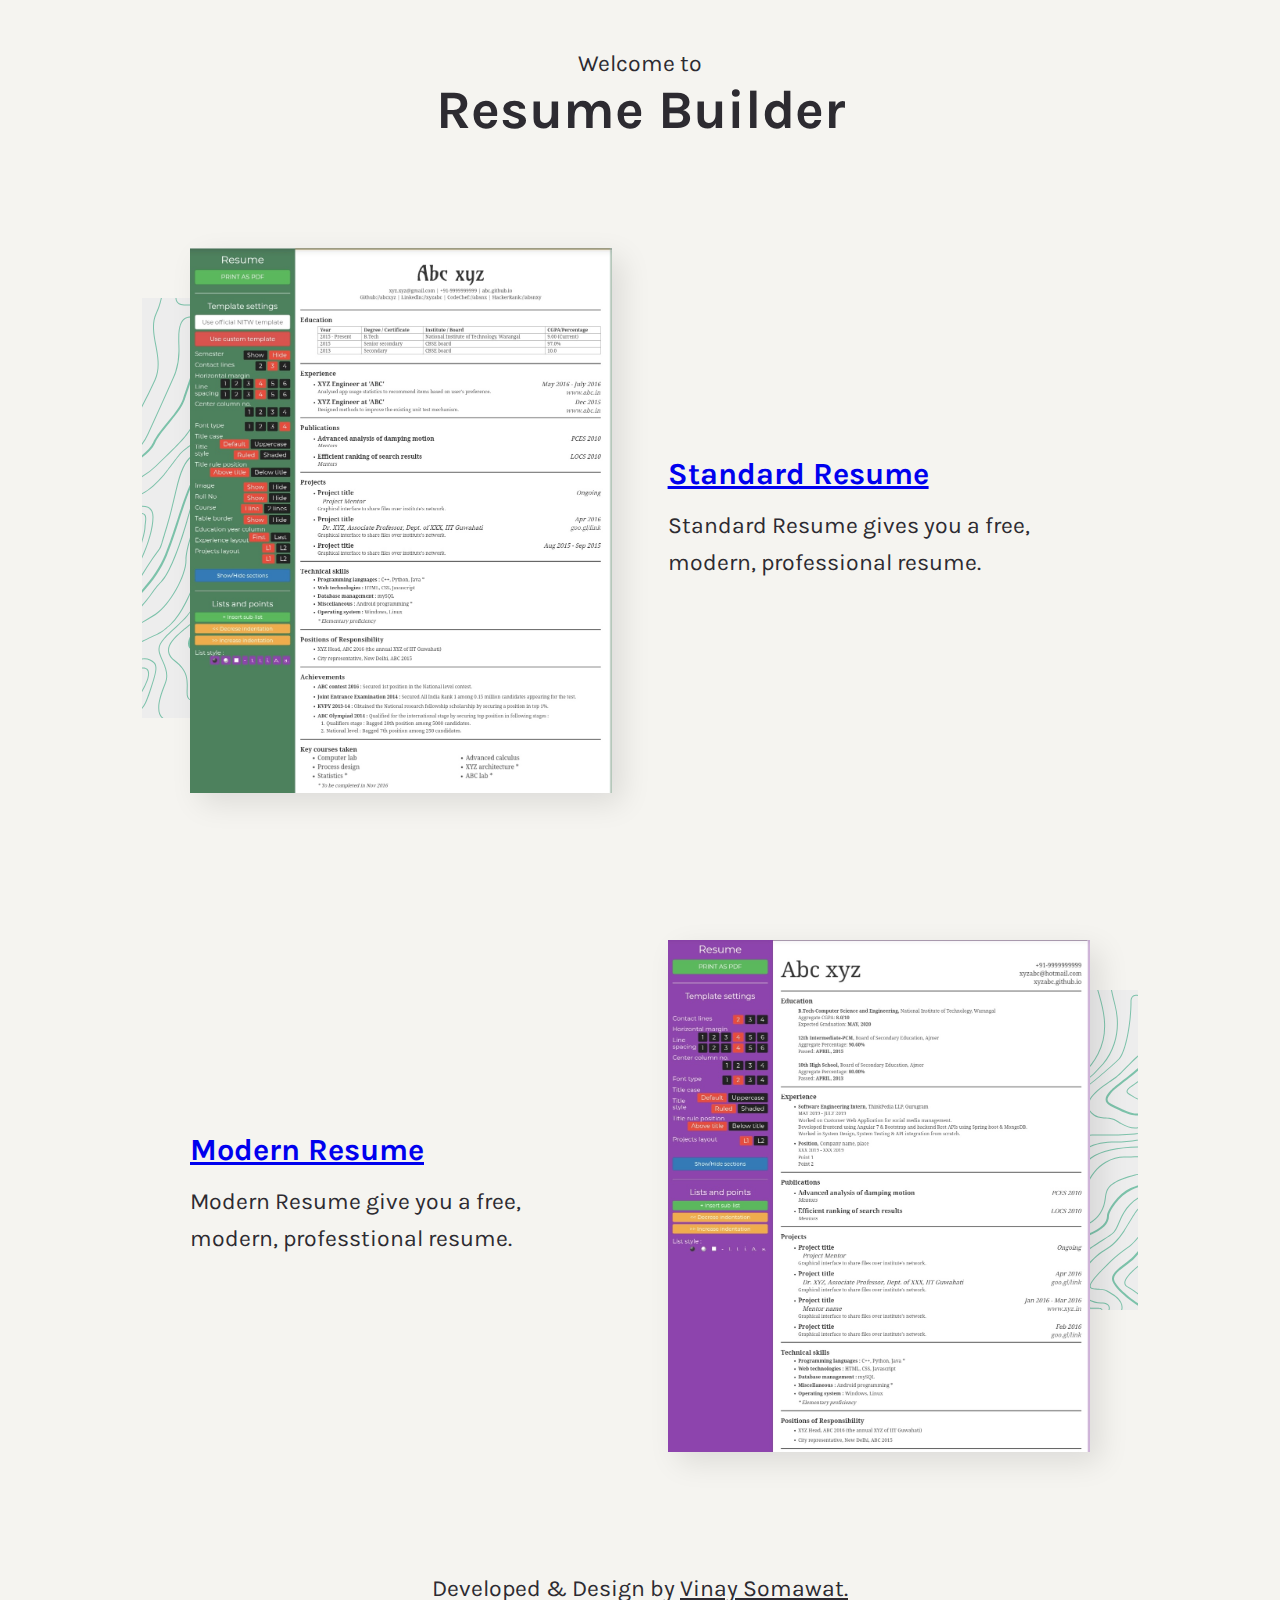
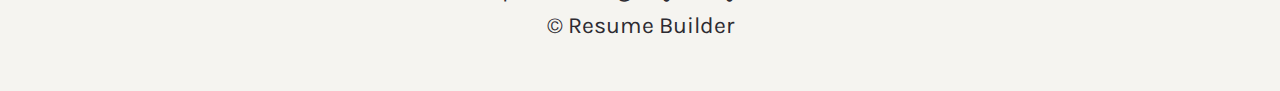
==== ResumeBuilder/index.html @ 8a2ae5af "commit" ====
<!doctype html>
<html lang="en-us">

    <head>

        <!-- OPL Demos Google Analytics -->
        <script>
            (function(i,s,o,g,r,a,m){i['GoogleAnalyticsObject']=r;i[r]=i[r]||function(){
            (i[r].q=i[r].q||[]).push(arguments)},i[r].l=1*new Date();a=s.createElement(o),
            m=s.getElementsByTagName(o)[0];a.async=1;a.src=g;m.parentNode.insertBefore(a,m)
            })(window,document,'script','//www.google-analytics.com/analytics.js','ga');
            ga('create', 'UA-3920997-4', 'auto');
            ga('send', 'pageview');
        </script>

        <!-- Meta -->
        <meta charset="utf-8">
        <meta http-equiv="x-ua-compatible" content="ie=edge">
        <meta name="viewport" content="width=device-width,initial-scale=1">

        <title>Resume Builder</title>
        <meta name="description" content="">
        <meta name="robots" content="noindex, nofollow" />

        <!-- The compiled CSS file -->
        <link rel="stylesheet" href="css/production.css">

        <!-- Web fonts -->
        <link href="https://fonts.googleapis.com/css?family=Karla:400,700" rel="stylesheet">

        <!-- favicon.ico. Place these in the root directory. -->
        <link rel="shortcut icon" href="favicon.ico">

    </head>

    <body>


    <!-- Header -->
    <header class="pt2 pb1 align--center">
        <div class="container">
            <p>Welcome to</p>
            <h1 title="Camp Chippewa">Resume Builder</h1>
        </div>
    </header>

    <!-- Body -->
    <main>
        
        <div class="container">

            <!-- Info -->
            <section class="grid-row grid-row--center">
                <!-- Cabin -->
                <div class="grid-column span-half pt3 pb3 mobile-m order-1">
                    <div class="relative">
                        <a href="1/index.html"><img class="info-image relative z2" src="./img/resume-1.jpeg" alt="Cabin"></a>
                        <div class="pattern pattern--left-down absolute z1"></div>
                    </div>
                </div>
                <div class="grid-column span-half pt3 pb3 mobile-m order-2">
                    <a href="1/index.html"><h3>Standard Resume</h3></a>
                    <p>Standard Resume gives you a free, modern, professional resume.</p>
                </div>
                <!-- Teepees -->
                <div class="grid-column span-half pt3 pb3 mobile-m order-4">
                    <a href="2/index.html"><h3>Modern Resume</h3></a>
                    <p>Modern Resume give you a free, modern, professtional resume.</p>
                </div>
                <div class="grid-column span-half pt3 pb3 mobile-m order-3">
                    <div class="relative">
                        <a href="2/index.html"><img class="info-image relative z2" src="./img/resume-2.jpeg" alt="Teepee"></a>
                        <div class="pattern pattern--right-middle absolute z1"></div>
                    </div>
                </div>
            </section>
                <!-- Fishing
                <div class="grid-column span-half pt3 pb3 mobile-m order-5">
                    <div class="relative">
                        <img class="info-image relative z2" src="./img/fishing.jpg" alt="Fishing">
                        <div class="pattern pattern--left-up absolute z1"></div>
                    </div>
                </div>
                <div class="grid-column span-half pt3 pb3 mobile-m order-6">
                    <h3>Fishing</h3>
                    <p>Que Manilium, ab iisque M. Intellegi quidem, ut propter aliam quampiam rem, verbi gratia propter voluptatem, nos amemus; An eum locum libenter invisit&nbsp;ultimas.</p>
                </div> 
                <!-- Archery 
                <div class="grid-column span-half pt3 pb3 mobile-m order-8">
                    <h3>Archery</h3>
                    <p>At ille pellit, qui permulcet sensum voluptate. Quid in isto egregio tuo officio et tanta fide-sic enim existimo-ad corpus refers? Nec vero sum nescius esse utilitatem in&nbsp;historia.</p>
                </div>
                <div class="grid-column span-half pt3 pb3 mobile-m order-7">
                    <div class="relative">
                        <img class="info-image relative z2" src="./img/archery.jpg" alt="Archery">
                        <div class="pattern pattern--right-down absolute z1"></div>
                    </div>
                </div>
                <!-- Canoeing 
                <div class="grid-column span-half pt3 pb3 mobile-m order-9">
                    <div class="relative">
                        <img class="info-image relative z2" src="./img/canoeing.jpg" alt="Canoeing">
                        <div class="pattern pattern--left-middle absolute z1"></div>
                    </div>
                </div>
                <div class="grid-column span-half pt3 pb3 mobile-m order-10">
                    <h3>Canoeing</h3>
                    <p>Nam si propter voluptatem, quae est ista laus, quae possit e macello peti? Sin te auctoritas commovebat, nobisne omnibus et Platoni ipsi nescio quem illum&nbsp;anteponebas.</p>
                </div>
            </section>

        </div>

        <!-- Pricing 
        <section class="align--center pt2 pb3">
            <p class="h2">Rent the whole place for $3,670/night.</p>
            <p>Maximum of 40 people.</p>
        </section>

        <!-- Contact
        <section class="bg--secondary-color pt3 pb3">
            <div class="container">
                <div class="mb2 align--center">
                    <h3 class="mb1">Contact us to get started</h3>
                    <p>We'll reply when we get back from&nbsp;fishing.</p>
                </div>
                <form>
                    <div class="grid-row">
                        <div class="grid-column span-half mt1">
                            <label class="label" for="name">Name</label>
                            <input class="form-control" id="name">
                        </div>
                        <div class="grid-column span-half mt1">
                            <label class="label" for="email">Email</label>
                            <input class="form-control" id="email" type="email">
                        </div>
                    </div>
                    <label class="label mt1" for="dates">Timeline</label>
                    <input class="form-control" id="dates">
                    <label class="label mt1" for="message">Message</label>
                    <textarea class="form-control" id="message"></textarea>
                    <div class="align--right mt1">
                        <button class="btn btn--outline">Send</button>
                    </div>
                </form>
            </div>
        </section> -->
        </div>
    </main>

    <!-- Footer -->
    <footer class="pt2 pb2">
        <div class="container align--center">
            <p>Developed & Design by <a href="https://vinaysomawat.github.io/" class="link">Vinay Somawat.</a></p>
            <p>&copy; Resume Builder</p>
        </div>
    </footer>

    </body>
</html>
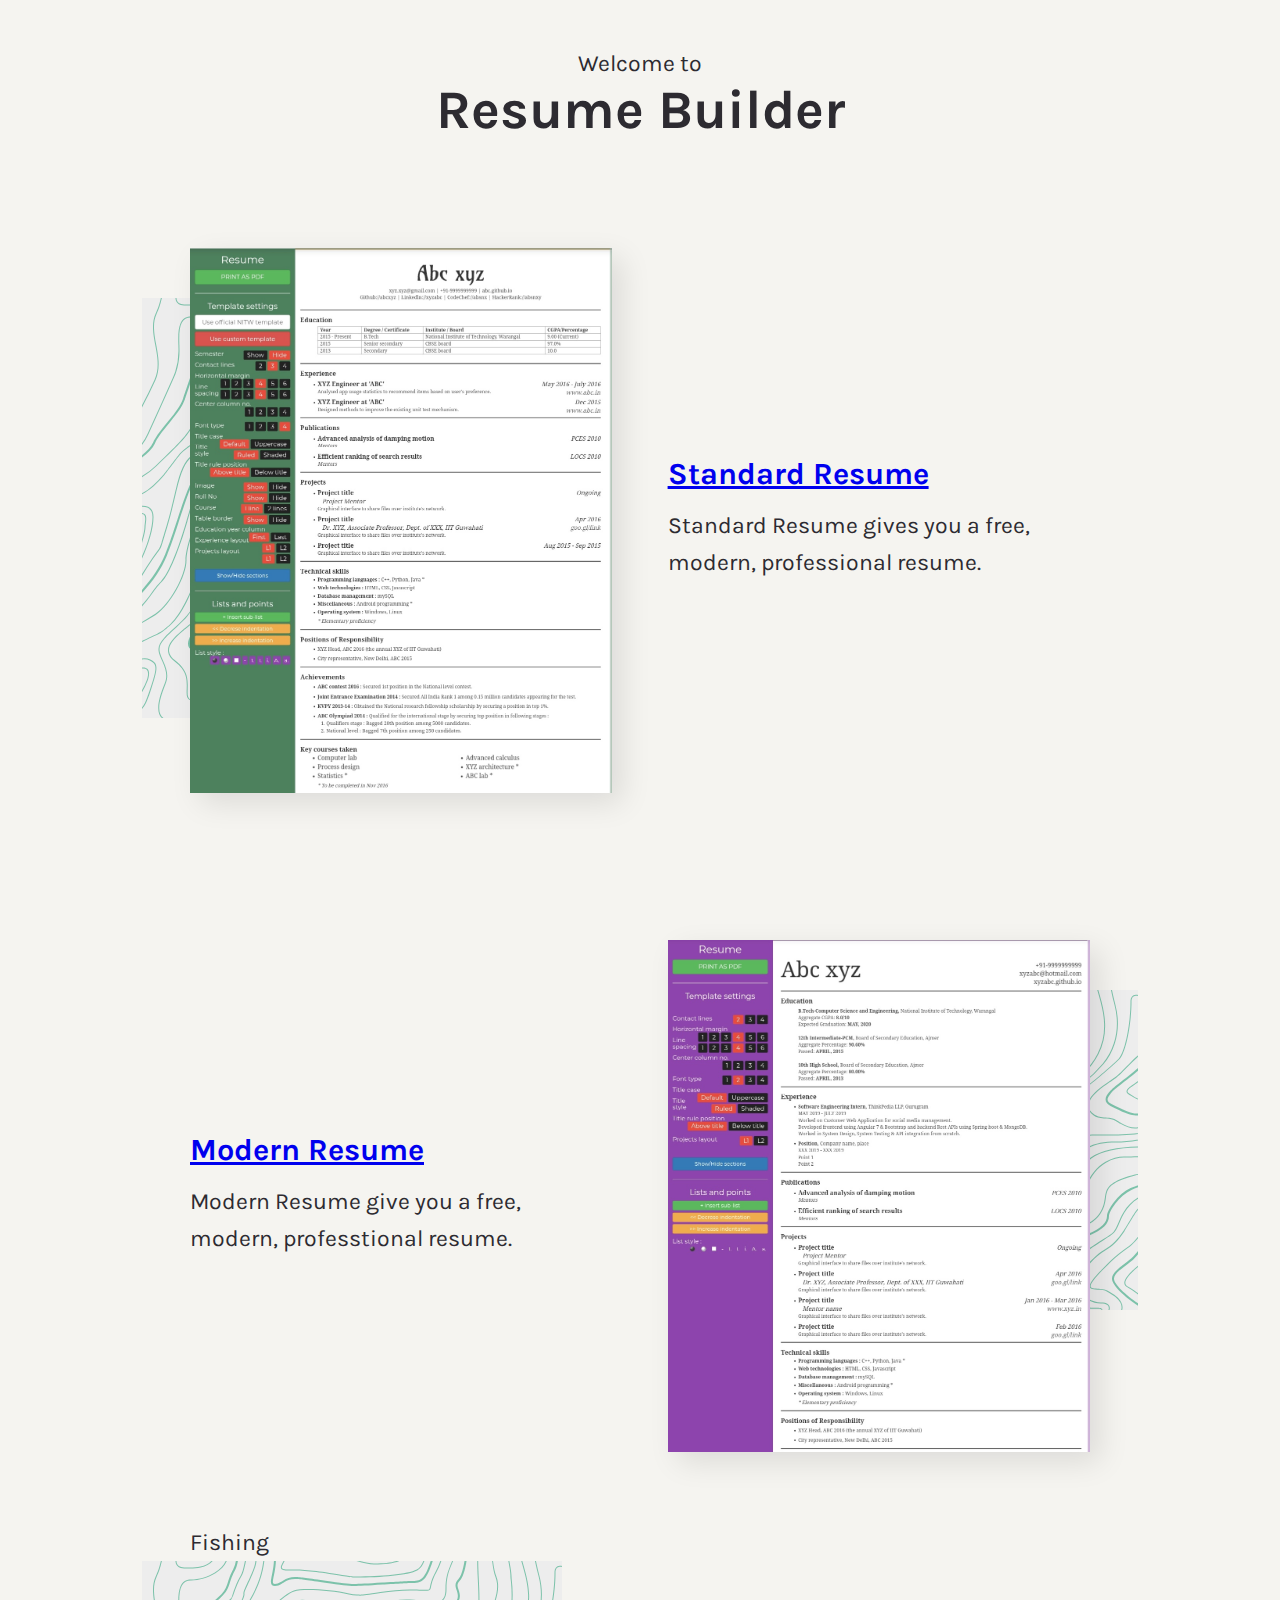
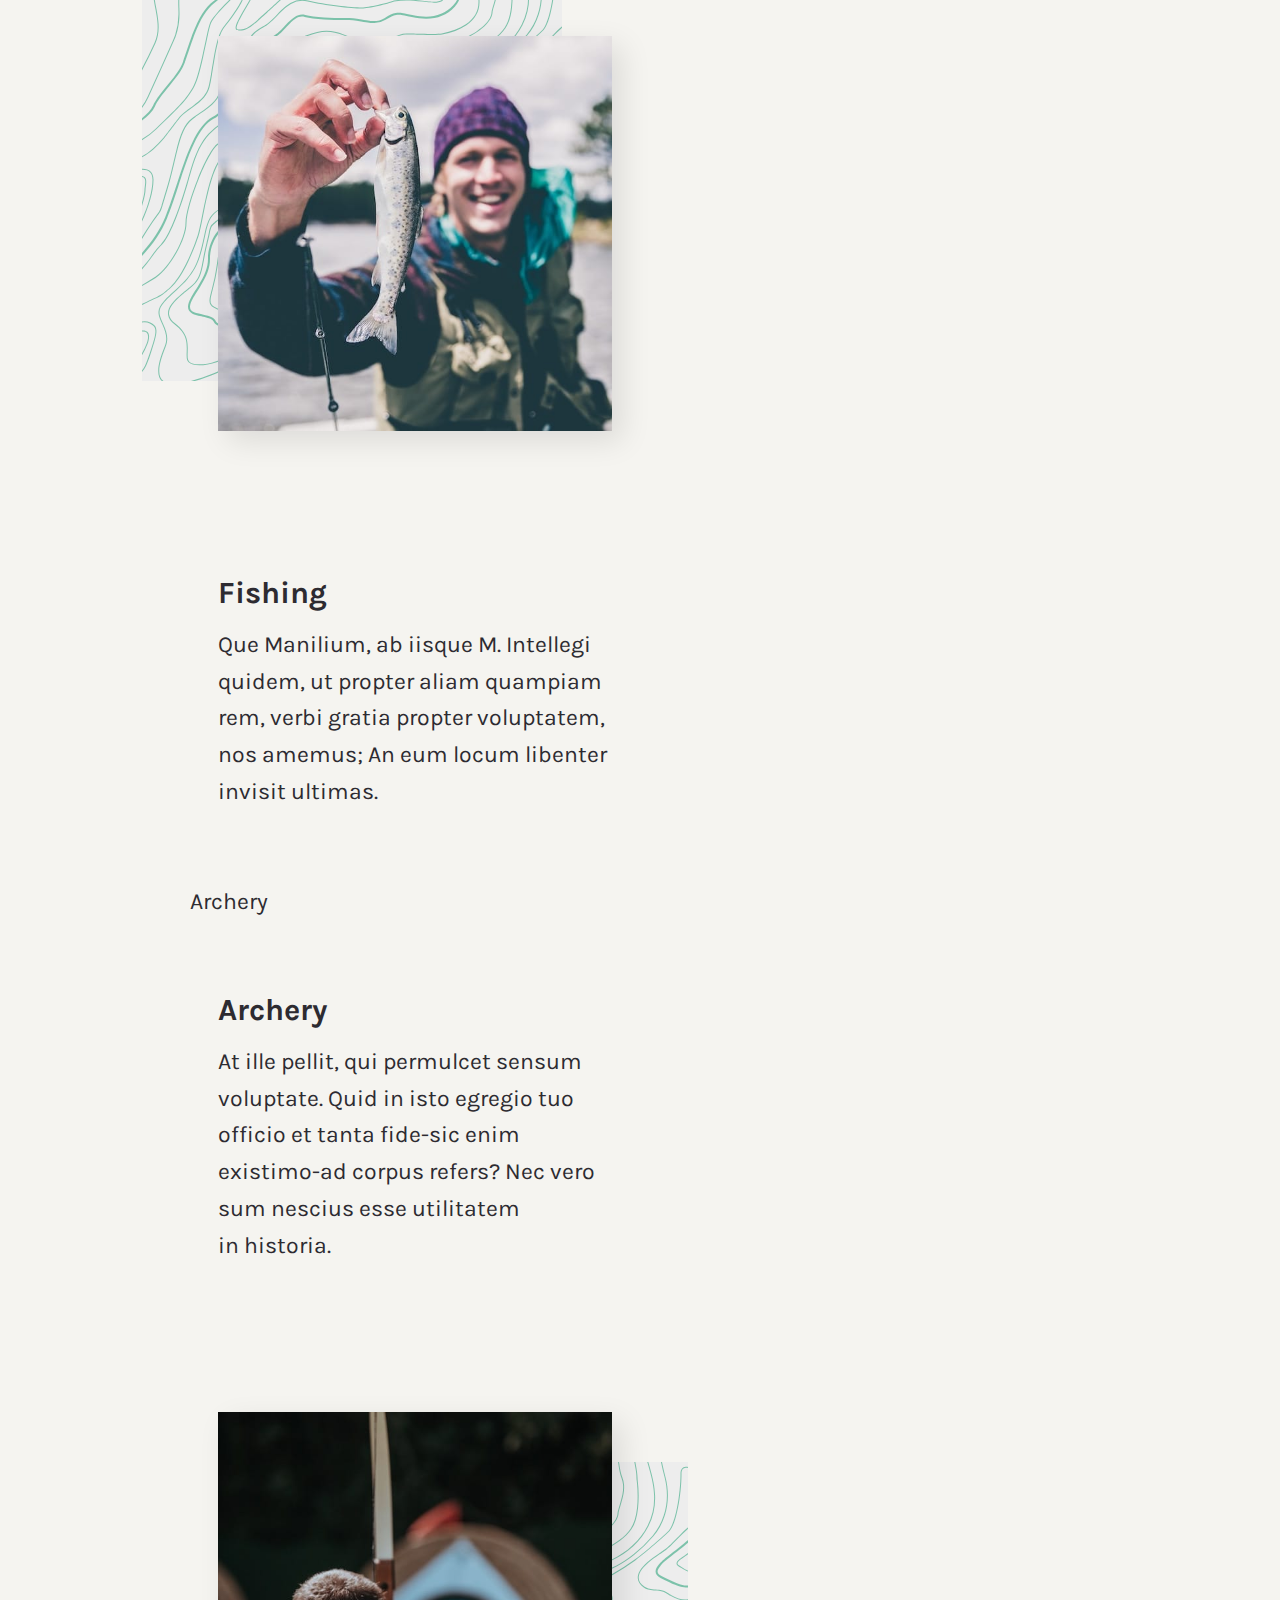
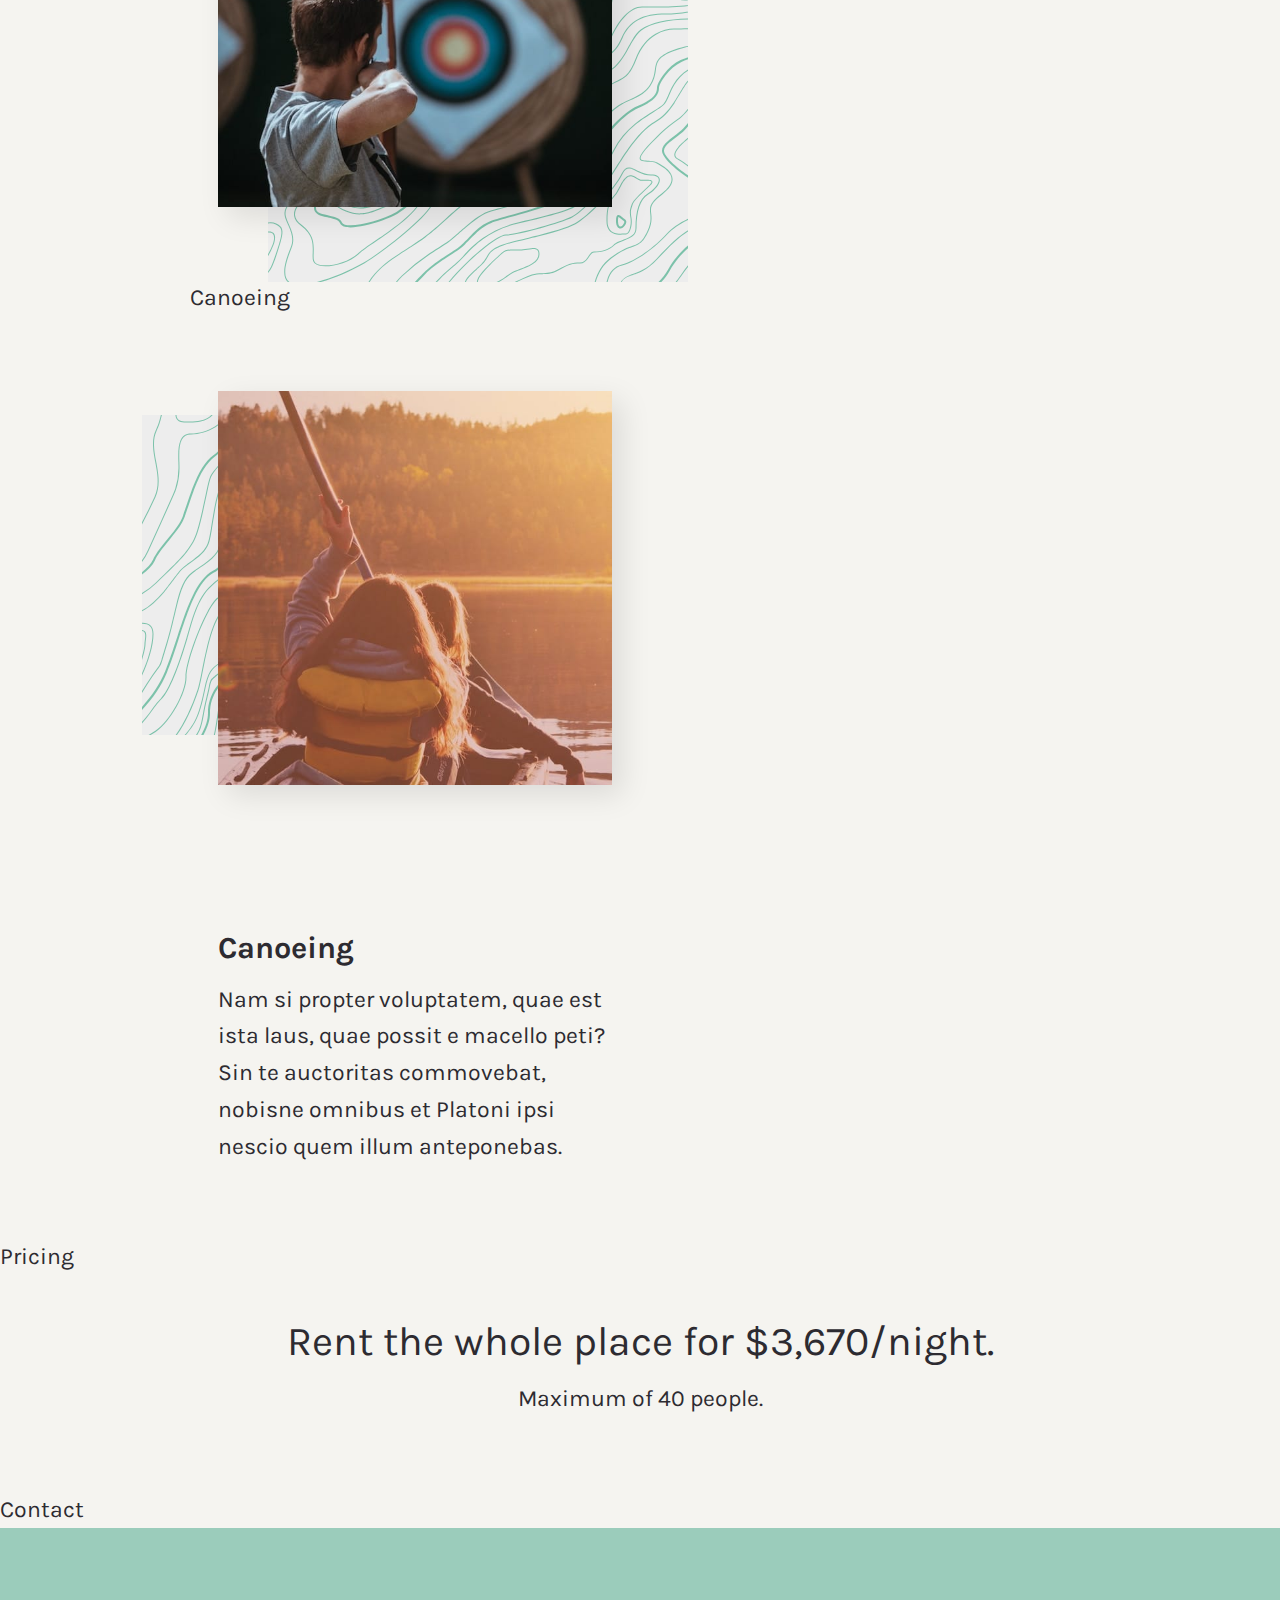
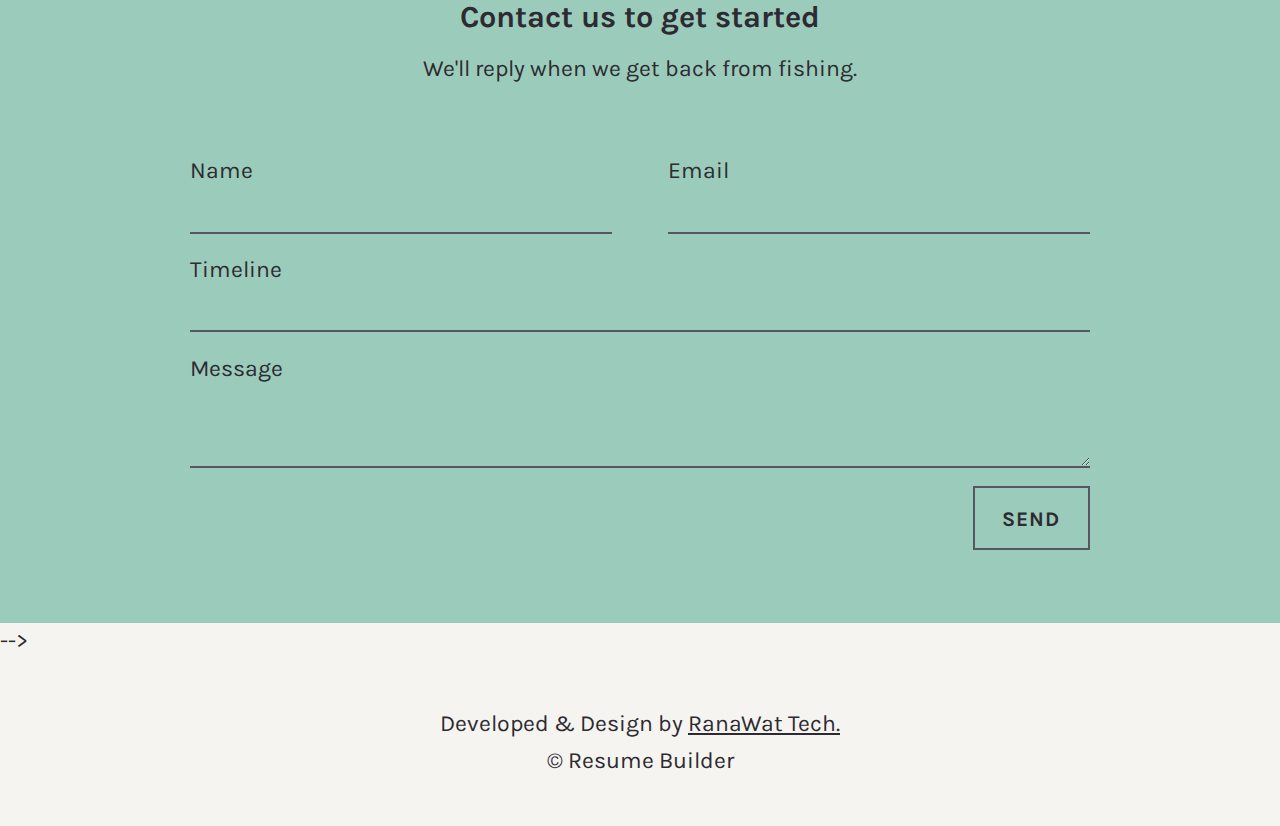
==== commit 19b00d12: "resume" ====
--- a/ResumeBuilder/index.html
+++ b/ResumeBuilder/index.html
@@ -74,7 +74,10 @@
                     </div>
                 </div>
             </section>
-                <!-- Fishing
+
+            
+
+                 Fishing
                 <div class="grid-column span-half pt3 pb3 mobile-m order-5">
                     <div class="relative">
                         <img class="info-image relative z2" src="./img/fishing.jpg" alt="Fishing">
@@ -85,7 +88,8 @@
                     <h3>Fishing</h3>
                     <p>Que Manilium, ab iisque M. Intellegi quidem, ut propter aliam quampiam rem, verbi gratia propter voluptatem, nos amemus; An eum locum libenter invisit&nbsp;ultimas.</p>
                 </div> 
-                <!-- Archery 
+
+                Archery 
                 <div class="grid-column span-half pt3 pb3 mobile-m order-8">
                     <h3>Archery</h3>
                     <p>At ille pellit, qui permulcet sensum voluptate. Quid in isto egregio tuo officio et tanta fide-sic enim existimo-ad corpus refers? Nec vero sum nescius esse utilitatem in&nbsp;historia.</p>
@@ -96,7 +100,8 @@
                         <div class="pattern pattern--right-down absolute z1"></div>
                     </div>
                 </div>
-                <!-- Canoeing 
+                
+                Canoeing 
                 <div class="grid-column span-half pt3 pb3 mobile-m order-9">
                     <div class="relative">
                         <img class="info-image relative z2" src="./img/canoeing.jpg" alt="Canoeing">
@@ -111,13 +116,13 @@
 
         </div>
 
-        <!-- Pricing 
+         Pricing 
         <section class="align--center pt2 pb3">
             <p class="h2">Rent the whole place for $3,670/night.</p>
             <p>Maximum of 40 people.</p>
         </section>
 
-        <!-- Contact
+        Contact
         <section class="bg--secondary-color pt3 pb3">
             <div class="container">
                 <div class="mb2 align--center">
@@ -151,7 +156,7 @@
     <!-- Footer -->
     <footer class="pt2 pb2">
         <div class="container align--center">
-            <p>Developed & Design by <a href="https://vinaysomawat.github.io/" class="link">Vinay Somawat.</a></p>
+            <p>Developed & Design by <a href="https://RanawatTech.web.app/" class="link">RanaWat Tech.</a></p>
             <p>&copy; Resume Builder</p>
         </div>
     </footer>
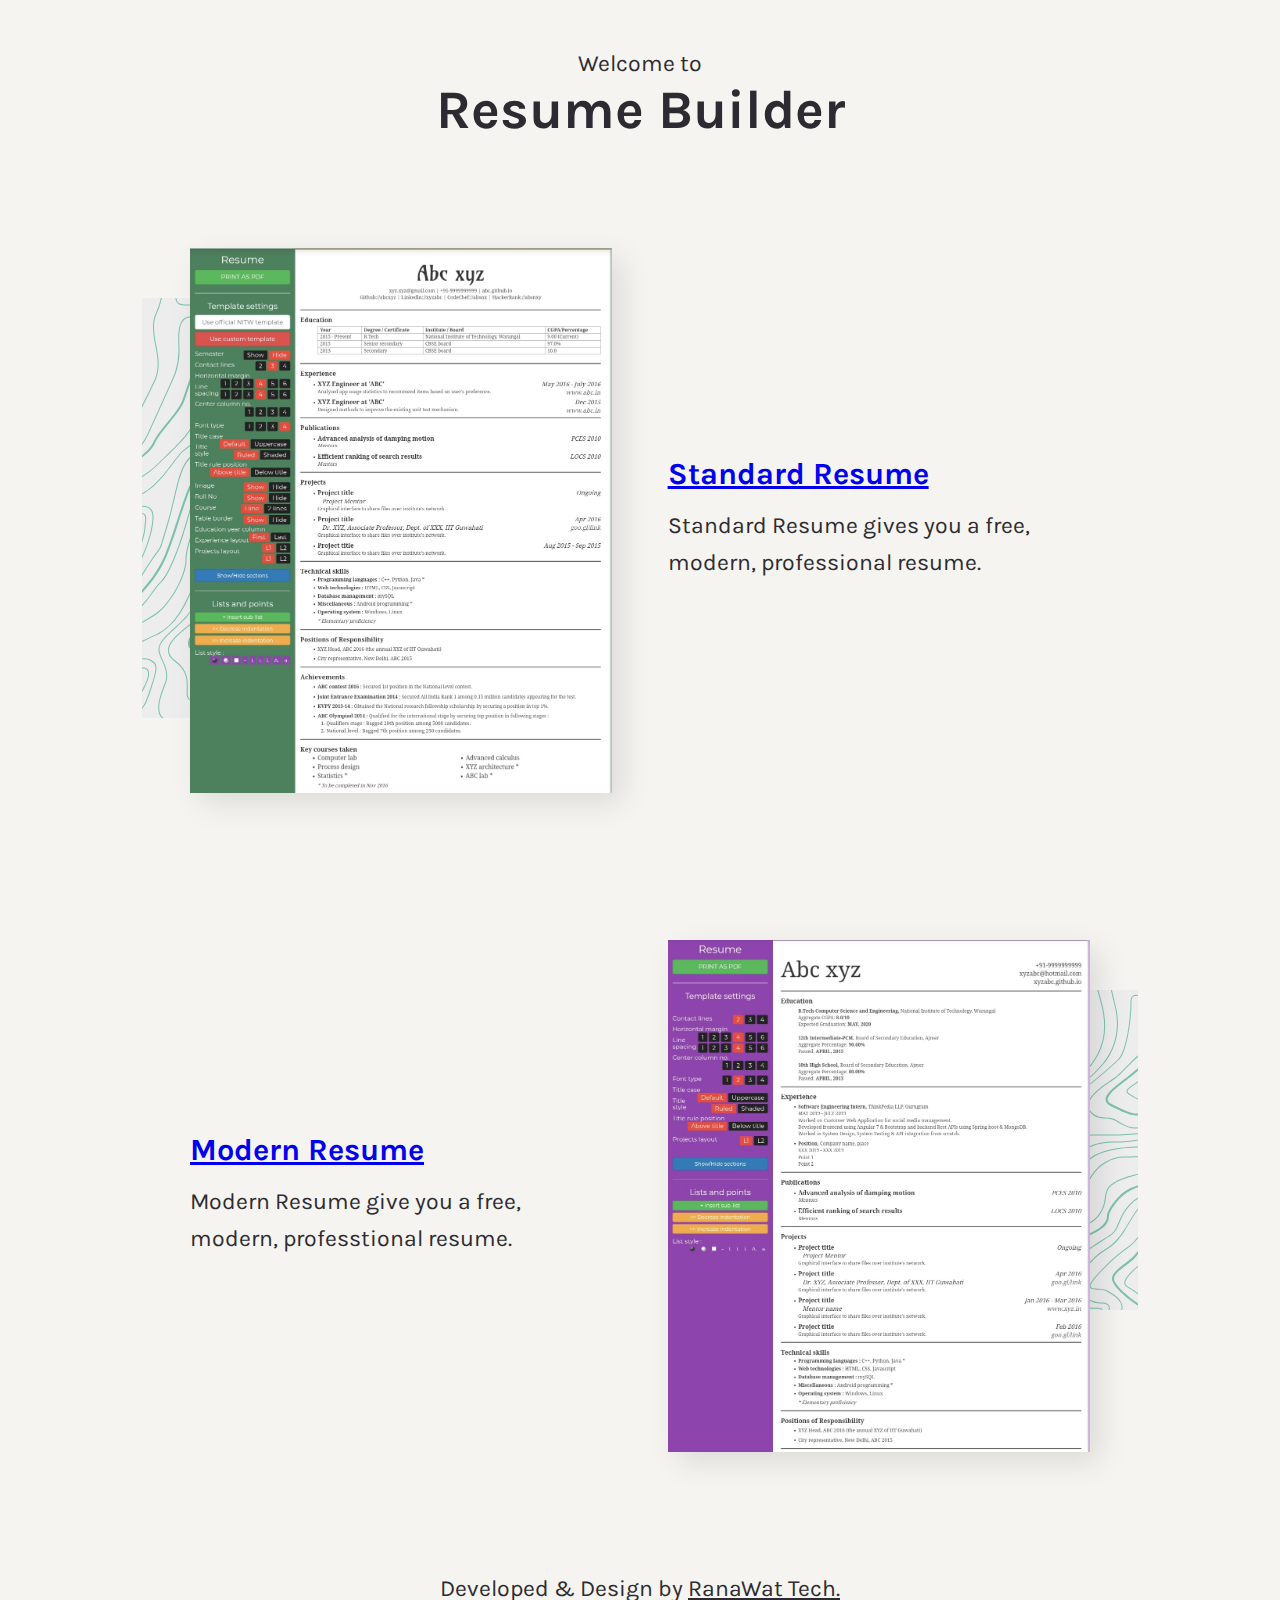
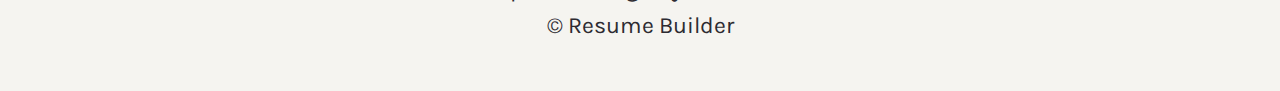
==== commit 65a19e48: "resume" ====
--- a/ResumeBuilder/index.html
+++ b/ResumeBuilder/index.html
@@ -74,82 +74,6 @@
                     </div>
                 </div>
             </section>
-
-            
-
-                 Fishing
-                <div class="grid-column span-half pt3 pb3 mobile-m order-5">
-                    <div class="relative">
-                        <img class="info-image relative z2" src="./img/fishing.jpg" alt="Fishing">
-                        <div class="pattern pattern--left-up absolute z1"></div>
-                    </div>
-                </div>
-                <div class="grid-column span-half pt3 pb3 mobile-m order-6">
-                    <h3>Fishing</h3>
-                    <p>Que Manilium, ab iisque M. Intellegi quidem, ut propter aliam quampiam rem, verbi gratia propter voluptatem, nos amemus; An eum locum libenter invisit&nbsp;ultimas.</p>
-                </div> 
-
-                Archery 
-                <div class="grid-column span-half pt3 pb3 mobile-m order-8">
-                    <h3>Archery</h3>
-                    <p>At ille pellit, qui permulcet sensum voluptate. Quid in isto egregio tuo officio et tanta fide-sic enim existimo-ad corpus refers? Nec vero sum nescius esse utilitatem in&nbsp;historia.</p>
-                </div>
-                <div class="grid-column span-half pt3 pb3 mobile-m order-7">
-                    <div class="relative">
-                        <img class="info-image relative z2" src="./img/archery.jpg" alt="Archery">
-                        <div class="pattern pattern--right-down absolute z1"></div>
-                    </div>
-                </div>
-                
-                Canoeing 
-                <div class="grid-column span-half pt3 pb3 mobile-m order-9">
-                    <div class="relative">
-                        <img class="info-image relative z2" src="./img/canoeing.jpg" alt="Canoeing">
-                        <div class="pattern pattern--left-middle absolute z1"></div>
-                    </div>
-                </div>
-                <div class="grid-column span-half pt3 pb3 mobile-m order-10">
-                    <h3>Canoeing</h3>
-                    <p>Nam si propter voluptatem, quae est ista laus, quae possit e macello peti? Sin te auctoritas commovebat, nobisne omnibus et Platoni ipsi nescio quem illum&nbsp;anteponebas.</p>
-                </div>
-            </section>
-
-        </div>
-
-         Pricing 
-        <section class="align--center pt2 pb3">
-            <p class="h2">Rent the whole place for $3,670/night.</p>
-            <p>Maximum of 40 people.</p>
-        </section>
-
-        Contact
-        <section class="bg--secondary-color pt3 pb3">
-            <div class="container">
-                <div class="mb2 align--center">
-                    <h3 class="mb1">Contact us to get started</h3>
-                    <p>We'll reply when we get back from&nbsp;fishing.</p>
-                </div>
-                <form>
-                    <div class="grid-row">
-                        <div class="grid-column span-half mt1">
-                            <label class="label" for="name">Name</label>
-                            <input class="form-control" id="name">
-                        </div>
-                        <div class="grid-column span-half mt1">
-                            <label class="label" for="email">Email</label>
-                            <input class="form-control" id="email" type="email">
-                        </div>
-                    </div>
-                    <label class="label mt1" for="dates">Timeline</label>
-                    <input class="form-control" id="dates">
-                    <label class="label mt1" for="message">Message</label>
-                    <textarea class="form-control" id="message"></textarea>
-                    <div class="align--right mt1">
-                        <button class="btn btn--outline">Send</button>
-                    </div>
-                </form>
-            </div>
-        </section> -->
         </div>
     </main>
 
